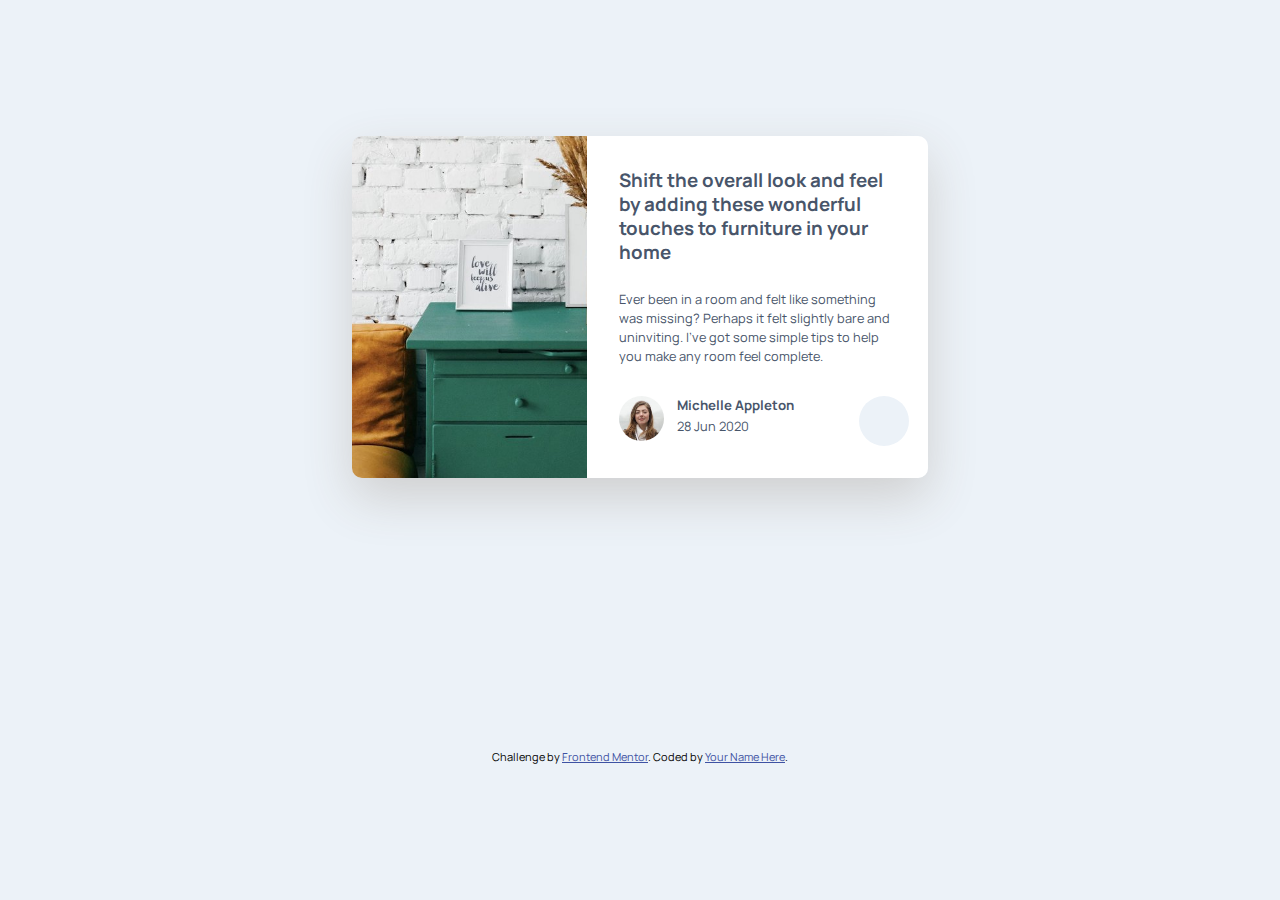
==== index.html @ 8b748985 "Initial commit" ====
<!DOCTYPE html>
<html lang="en">
  <head>
    <meta charset="UTF-8" />
    <meta name="viewport" content="width=device-width, initial-scale=1.0" />
    <!-- displays site properly based on user's device -->

    <link
      rel="icon"
      type="image/png"
      sizes="32x32"
      href="./images/favicon-32x32.png"
    />

    <title>Frontend Mentor | Article preview component</title>
    <link
      rel="stylesheet"
      href="https://cdnjs.cloudflare.com/ajax/libs/font-awesome/5.15.1/css/all.min.css"
      integrity="sha512-+4zCK9k+qNFUR5X+cKL9EIR+ZOhtIloNl9GIKS57V1MyNsYpYcUrUeQc9vNfzsWfV28IaLL3i96P9sdNyeRssA=="
      crossorigin="anonymous"
    />
    <link rel="stylesheet" href="style.css" />

    <!-- Feel free to remove these styles or customise in your own stylesheet 👍 -->
    <style>
      .attribution {
        font-size: 11px;
        text-align: center;
      }
      .attribution a {
        color: hsl(228, 45%, 44%);
      }
    </style>
  </head>
  <body>
    <main>
      <section class="article-preview">
        <div class="img-container">
          <img src="./images/drawers.jpg" alt="drawers" />
        </div>
        <div class="description">
          <h3>
            Shift the overall look and feel by adding these wonderful touches to
            furniture in your home
          </h3>
          <p>
            Ever been in a room and felt like something was missing? Perhaps it
            felt slightly bare and uninviting. I’ve got some simple tips to help
            you make any room feel complete.
          </p>
          <div class="article-author">
            <div class="avatar">
              <img src="./images/avatar-michelle.jpg" alt="" />
            </div>
            <div class="name">
              <h5>Michelle Appleton</h5>
              <span>28 Jun 2020</span>
            </div>
            <div class="share-links"><i class="fas fa-share"></i></div>
          </div>
        </div>
      </section>
      <div class="attribution">
        Challenge by
        <a href="https://www.frontendmentor.io?ref=challenge" target="_blank"
          >Frontend Mentor</a
        >. Coded by <a href="#">Your Name Here</a>.
      </div>
    </main>
  </body>
</html>
---- style.css ----
@import url('https://fonts.googleapis.com/css2?family=Manrope:wght@400;700&display=swap');

/* override browser default */
html,
body {
  margin: 0;
  padding: 0;
}

/* use viewport-relative units to cover page fully */
body {
  height: 100vh;
  width: 100vw;
}

/* include border and padding in element width and height */
* {
  box-sizing: border-box;
}

/* full-sized  container that fills up the page */
main {
  height: 100%;
  width: 100%;
  font-family: 'Manrope', sans-serif;
  margin: 0 auto;
  background-color: hsl(210, 46%, 95%);
  display: grid;
  place-items: center;
}

.article-preview {
  box-shadow: 0px 20px 50px 0px hsl(0, 0%, 81%);
  border-radius: 10px;
  /* border: 1px solid red; */
  max-width: 45vw;
  max-height: 38vh;
  display: flex;
  overflow: auto;
}
.img-container {
  max-width: 235px;  
}
.img-container img {
  object-fit: cover;  
  height: 100%;
}
.description {  
  color: hsl(217, 19%, 35%);
  padding: 2rem;
  background: white;
  display: flex;
  flex-direction: column;
  justify-content: space-between;
}
.description h3 {
  margin: 0;
  line-height: 1.5rem;  
}
.description img {
  height: 45px;
  border-radius: 50%;
}
.description p {  
  font-size: 0.8rem;
  line-height: 1.2rem;
  margin-bottom: 1rem;
}
.article-author {
  display: grid;
  grid-template-columns: 15% 60% 25%;
  gap: 1rem;
}
.article-author .name h5 {
  margin:0;
}
.name h5 {
  font-weight: 700;
}
.name span {
  font-size: 0.8rem;
}
.share-links {
  cursor: pointer;
  color: hsl(212, 23%, 69%);
  display: grid;
  place-items: center;
  background-color:hsl(210, 46%, 95%);
  border-radius: 50%;
  width: 50px;
}
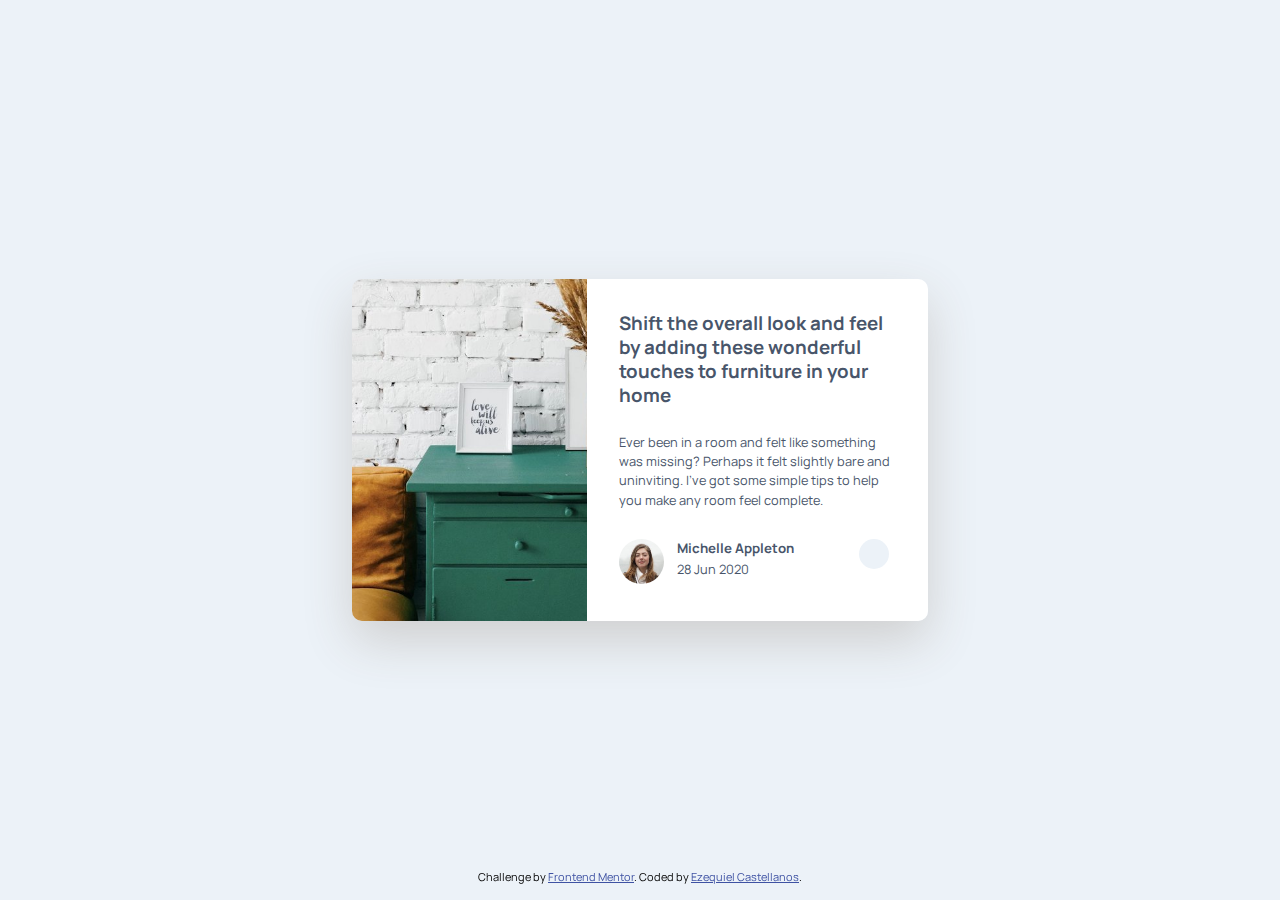
==== commit 23d8dc05: "Desktop layout complete with Share div overlay" ====
--- a/index.html
+++ b/index.html
@@ -34,37 +34,54 @@
   </head>
   <body>
     <main>
-      <section class="article-preview">
-        <div class="img-container">
-          <img src="./images/drawers.jpg" alt="drawers" />
-        </div>
-        <div class="description">
-          <h3>
-            Shift the overall look and feel by adding these wonderful touches to
-            furniture in your home
-          </h3>
-          <p>
-            Ever been in a room and felt like something was missing? Perhaps it
-            felt slightly bare and uninviting. I’ve got some simple tips to help
-            you make any room feel complete.
-          </p>
-          <div class="article-author">
-            <div class="avatar">
-              <img src="./images/avatar-michelle.jpg" alt="" />
+      <div class="container">
+        <section class="article-preview">
+          <div class="img-container">
+            <img src="./images/drawers.jpg" alt="drawers" />
+          </div>
+          <div class="description">
+            <h3>
+              Shift the overall look and feel by adding these wonderful touches
+              to furniture in your home
+            </h3>
+            <p>
+              Ever been in a room and felt like something was missing? Perhaps
+              it felt slightly bare and uninviting. I’ve got some simple tips to
+              help you make any room feel complete.
+            </p>
+            <div class="article-author">
+              <div class="avatar">
+                <img src="./images/avatar-michelle.jpg" alt="" />
+              </div>
+              <div class="name">
+                <h5>Michelle Appleton</h5>
+                <span>28 Jun 2020</span>
+              </div>
+              <div class="share-links">
+                <i class="fas fa-share"></i>
+                <div class="share-content hide">
+                  <div class="inner">
+                    <span>SHARE</span>
+                    <div>
+                      <i class="fab fa-facebook-square"></i>
+                      <i class="fab fa-twitter"></i>
+                      <i class="fab fa-pinterest"></i>
+                      <div class="arrow-down"></div>
+                    </div>
+                  </div>
+                </div>
+              </div>
             </div>
-            <div class="name">
-              <h5>Michelle Appleton</h5>
-              <span>28 Jun 2020</span>
-            </div>
-            <div class="share-links"><i class="fas fa-share"></i></div>
           </div>
-        </div>
-      </section>
+        </section>
+      </div>
+
       <div class="attribution">
         Challenge by
         <a href="https://www.frontendmentor.io?ref=challenge" target="_blank"
           >Frontend Mentor</a
-        >. Coded by <a href="#">Your Name Here</a>.
+        >. Coded by
+        <a href="https://github.com/ezequielcaste">Ezequiel Castellanos</a>.
       </div>
     </main>
   </body>
--- a/style.css
+++ b/style.css
@@ -1,4 +1,4 @@
-@import url('https://fonts.googleapis.com/css2?family=Manrope:wght@400;700&display=swap');
+@import url('https://fonts.googleapis.com/css2?family=Manrope:wght@100;400;700&display=swap');
 
 /* override browser default */
 html,
@@ -27,8 +27,11 @@
   background-color: hsl(210, 46%, 95%);
   display: grid;
   place-items: center;
+  
 }
-
+.container {
+  /* overflow: auto; */
+}
 .article-preview {
   box-shadow: 0px 20px 50px 0px hsl(0, 0%, 81%);
   border-radius: 10px;
@@ -36,7 +39,7 @@
   max-width: 45vw;
   max-height: 38vh;
   display: flex;
-  overflow: auto;
+  /* overflow: auto; */
 }
 .img-container {
   max-width: 235px;  
@@ -44,8 +47,12 @@
 .img-container img {
   object-fit: cover;  
   height: 100%;
+  border-bottom-left-radius: 10px;
+  border-top-left-radius: 10px;
 }
 .description {  
+  border-top-right-radius: 10px;
+  border-bottom-right-radius: 10px;
   color: hsl(217, 19%, 35%);
   padding: 2rem;
   background: white;
@@ -81,11 +88,79 @@
   font-size: 0.8rem;
 }
 .share-links {
+  position: relative;
   cursor: pointer;
   color: hsl(212, 23%, 69%);
   display: grid;
   place-items: center;
   background-color:hsl(210, 46%, 95%);
   border-radius: 50%;
-  width: 50px;
+  width: 30px;
+  height: 30px;
+}
+.attribution {
+  padding: 1rem;
+  bottom: 0;
+    left: 50%;
+    position: fixed;
+    transform: translateX(-50%);
+}
+.share-content {  
+  border-radius: 10px;
+  width: 250px;
+  background-color: hsl(217, 19%, 35%);
+  position: absolute;
+  top: -70px;
+  display: inline;
+  padding: 1rem;
+  color: white;  
+  animation: show 0.5s ease;
+}
+@keyframes show {
+  0% {
+    opacity: 0;
+  }  
+  100% {
+    opacity: 1;
+  }
+}
+.inner {
+  display: flex;
+  align-items: center;
+  justify-content: center;
+}
+.share-content span {
+  font-weight: 100;
+  font-size: 0.7rem;
+  letter-spacing: 3px;
+  color: hsl(212, 23%, 69%);
+}
+.share-content i {
+  margin-left: 10px;
+}
+.arrow-down {
+  position: absolute;
+  bottom: 0;  
+  left: 50%;
+  transform: translate(-50%, 9px);
+  width: 0;
+  height: 0;
+  border-left: 15px solid transparent;
+  border-right: 15px solid transparent;
+  border-top: 10px solid hsl(217, 19%, 35%);
+}
+#triangle-down {
+  width: 0;
+  height: 0;
+  border-left: 5px solid transparent;
+  border-right: 5px solid transparent;
+  border-top: 10px solid red;
+}
+.hide {
+  opacity: 0;
+  display: none;
+}
+.fa-share:hover + .hide {  
+  display: block;
+  opacity: 1;
 }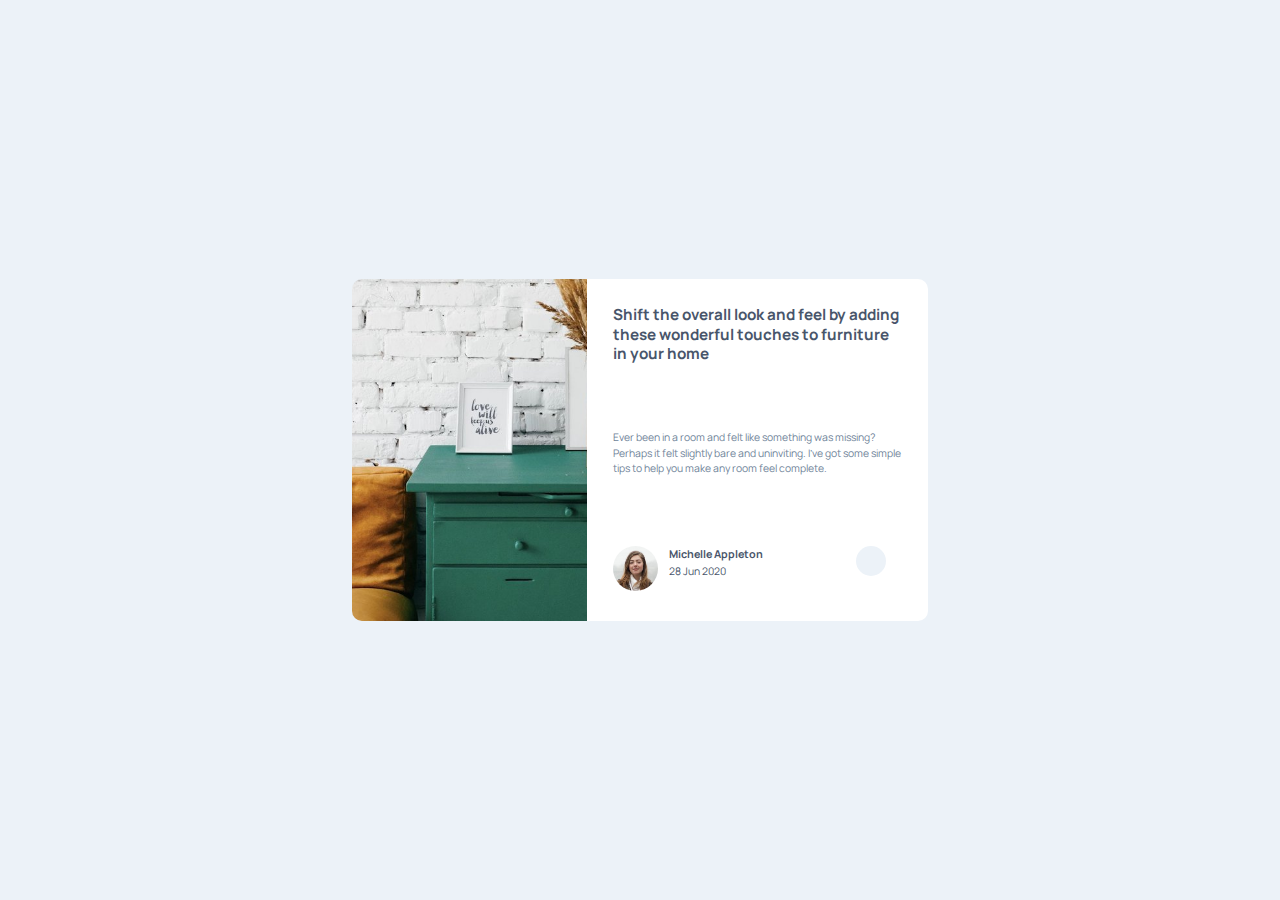
==== commit 93e1f6f4: "Working on mobile design" ====
--- a/index.html
+++ b/index.html
@@ -76,13 +76,14 @@
         </section>
       </div>
 
-      <div class="attribution">
+      <!-- <div class="attribution">
         Challenge by
         <a href="https://www.frontendmentor.io?ref=challenge" target="_blank"
           >Frontend Mentor</a
         >. Coded by
         <a href="https://github.com/ezequielcaste">Ezequiel Castellanos</a>.
-      </div>
+      </div> -->
     </main>
+    <script src="main.js"></script>
   </body>
 </html>
--- a/style.css
+++ b/style.css
@@ -3,6 +3,7 @@
 /* override browser default */
 html,
 body {
+  font-size: 13px;
   margin: 0;
   padding: 0;
 }
@@ -33,7 +34,7 @@
   /* overflow: auto; */
 }
 .article-preview {
-  box-shadow: 0px 20px 50px 0px hsl(0, 0%, 81%);
+  /* box-shadow: 4px 4px 20px 0px hsl(212, 23%, 69%); */
   border-radius: 10px;
   /* border: 1px solid red; */
   max-width: 45vw;
@@ -69,6 +70,7 @@
   border-radius: 50%;
 }
 .description p {  
+  color: hsl(214, 17%, 51%);
   font-size: 0.8rem;
   line-height: 1.2rem;
   margin-bottom: 1rem;
@@ -113,17 +115,8 @@
   top: -70px;
   display: inline;
   padding: 1rem;
-  color: white;  
-  animation: show 0.5s ease;
-}
-@keyframes show {
-  0% {
-    opacity: 0;
-  }  
-  100% {
-    opacity: 1;
-  }
-}
+}
+
 .inner {
   display: flex;
   align-items: center;
@@ -160,7 +153,63 @@
   opacity: 0;
   display: none;
 }
-.fa-share:hover + .hide {  
-  display: block;
-  opacity: 1;
+
+.share-links:hover {
+  color: hsl(210, 46%, 95%);
+  background-color:hsl(214, 17%, 51%);
+}
+
+@media all and (max-width: 380px){
+  html {
+    min-height: 100vh;
+  }
+  body,main {
+    min-height: 100%;
+  }
+  .article-preview {
+    flex-direction: column;
+    max-width: 80vw;
+    max-height: 95vh;
+    overflow: auto;
+  }
+  .img-container {
+    height: 170px;
+    max-width: 100%;   
+  }
+  .img-container img {
+    width: 100%;
+    border-top-left-radius: 10px;
+    border-bottom-left-radius: 0;
+    border-top-right-radius: 10px;
+  }
+  .description {  
+    height: 250px;
+    padding: 1.5rem;
+    justify-content: space-between;
+  }
+  .description h3 {
+    margin: 0.5rem;  
+  }
+  .description p {
+    margin-left: 0.5rem;
+    margin-right: 1rem;
+    line-height: 1.4rem;
+  }
+  .article-author {
+    margin-top: 0.5rem;
+  }
+  .share-links {
+    position: absolute;
+  }
+  .share-content {
+    height: 60px;
+    width: 300px;
+    top: 0px;
+    left: -20px;
+    border-top-left-radius: 0;
+    border-top-right-radius: 0;
+  }
+  .arrow-down {
+    display: none;
+  }
 }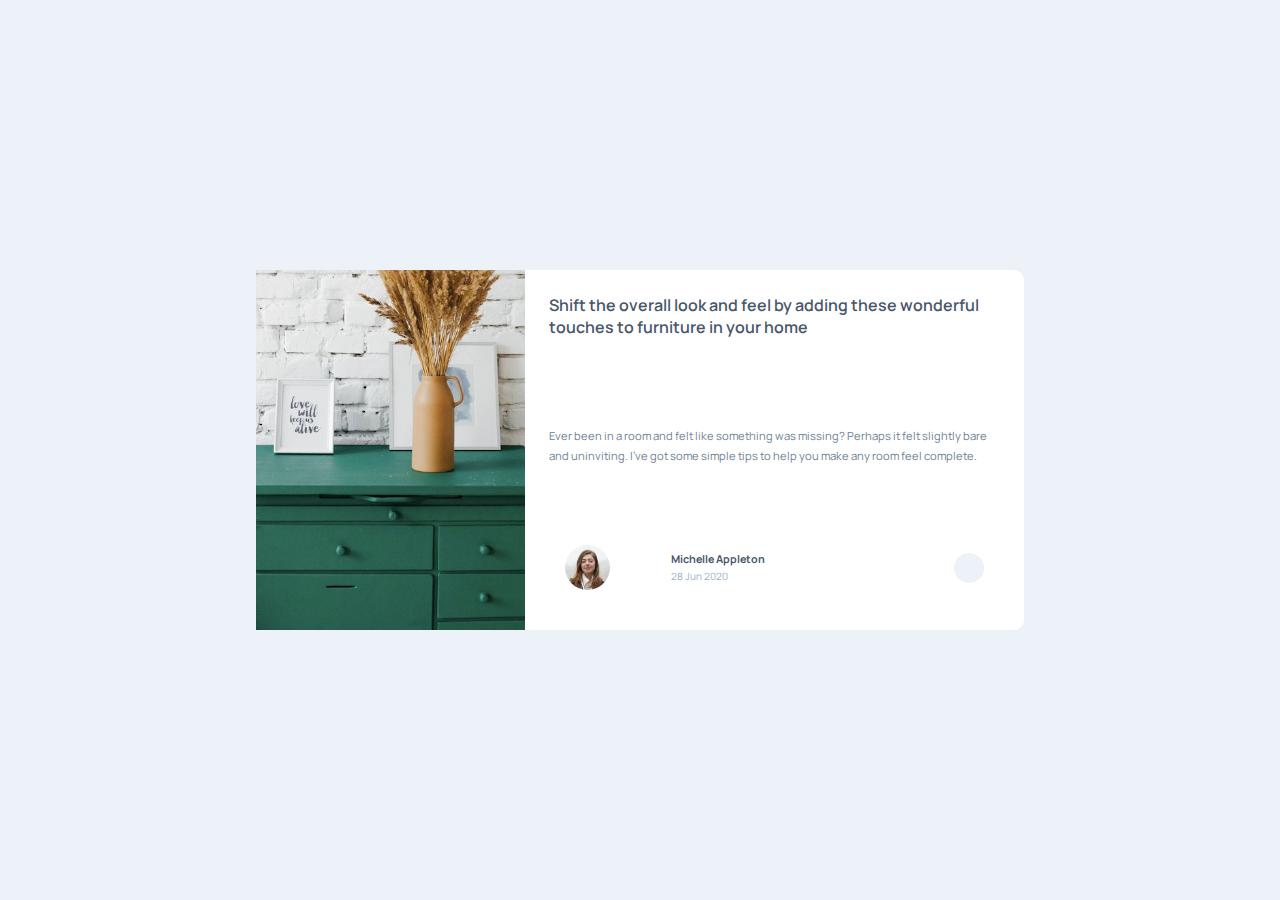
==== commit 0711f6cf: "Mobile and Desktop design" ====
--- a/index.html
+++ b/index.html
@@ -3,16 +3,6 @@
   <head>
     <meta charset="UTF-8" />
     <meta name="viewport" content="width=device-width, initial-scale=1.0" />
-    <!-- displays site properly based on user's device -->
-
-    <link
-      rel="icon"
-      type="image/png"
-      sizes="32x32"
-      href="./images/favicon-32x32.png"
-    />
-
-    <title>Frontend Mentor | Article preview component</title>
     <link
       rel="stylesheet"
       href="https://cdnjs.cloudflare.com/ajax/libs/font-awesome/5.15.1/css/all.min.css"
@@ -20,70 +10,69 @@
       crossorigin="anonymous"
     />
     <link rel="stylesheet" href="style.css" />
-
-    <!-- Feel free to remove these styles or customise in your own stylesheet 👍 -->
-    <style>
-      .attribution {
-        font-size: 11px;
-        text-align: center;
-      }
-      .attribution a {
-        color: hsl(228, 45%, 44%);
-      }
-    </style>
+    <title>Document</title>
   </head>
   <body>
-    <main>
-      <div class="container">
-        <section class="article-preview">
-          <div class="img-container">
-            <img src="./images/drawers.jpg" alt="drawers" />
-          </div>
-          <div class="description">
-            <h3>
-              Shift the overall look and feel by adding these wonderful touches
-              to furniture in your home
-            </h3>
-            <p>
-              Ever been in a room and felt like something was missing? Perhaps
-              it felt slightly bare and uninviting. I’ve got some simple tips to
-              help you make any room feel complete.
-            </p>
-            <div class="article-author">
-              <div class="avatar">
-                <img src="./images/avatar-michelle.jpg" alt="" />
-              </div>
-              <div class="name">
-                <h5>Michelle Appleton</h5>
-                <span>28 Jun 2020</span>
-              </div>
-              <div class="share-links">
-                <i class="fas fa-share"></i>
-                <div class="share-content hide">
-                  <div class="inner">
-                    <span>SHARE</span>
-                    <div>
-                      <i class="fab fa-facebook-square"></i>
-                      <i class="fab fa-twitter"></i>
-                      <i class="fab fa-pinterest"></i>
-                      <div class="arrow-down"></div>
-                    </div>
-                  </div>
-                </div>
-              </div>
+    <div class="article">
+      <img src="./images/drawers.jpg" alt="drawers" />
+      <div class="card">
+        <p class="title">
+          Shift the overall look and feel by adding these wonderful touches to
+          furniture in your home
+        </p>
+        <p class="subtitle">
+          Ever been in a room and felt like something was missing? Perhaps it
+          felt slightly bare and uninviting. I’ve got some simple tips to help
+          you make any room feel complete.
+        </p>
+        <div class="footer">
+          <div class="author">
+            <img
+              id="avatar-desktop"
+              src="./images/avatar-michelle.jpg"
+              alt=""
+            />
+            <div class="name-desktop">
+              <h5>Michelle Appleton</h5>
+              <span>28 Jun 2020</span>
+            </div>
+            <div class="share-btn">
+              <i class="fas fa-share"></i>
             </div>
           </div>
-        </section>
+          <div class="share-content-desktop hide">
+            <span>SHARE</span>
+            <div>
+              <i class="fab fa-facebook-square"></i>
+              <i class="fab fa-twitter"></i>
+              <i class="fab fa-pinterest"></i>
+              <div class="arrow-down"></div>
+            </div>
+          </div>
+        </div>
       </div>
-
-      <!-- <div class="attribution">
-        Challenge by
-        <a href="https://www.frontendmentor.io?ref=challenge" target="_blank"
-          >Frontend Mentor</a
-        >. Coded by
-        <a href="https://github.com/ezequielcaste">Ezequiel Castellanos</a>.
-      </div> -->
-    </main>
+      <footer>
+        <div class="author">
+          <img id="avatar-mobile" src="./images/avatar-michelle.jpg" alt="" />
+          <div class="name-mobile">
+            <h5>Michelle Appleton</h5>
+            <span>28 Jun 2020</span>
+          </div>
+          <div class="share-btn">
+            <i class="fas fa-share"></i>
+          </div>
+        </div>
+        <div class="share-content-mobile hide">
+          <span>SHARE</span>
+          <div>
+            <i class="fab fa-facebook-square"></i>
+            <i class="fab fa-twitter"></i>
+            <i class="fab fa-pinterest"></i>
+            <div class="arrow-down"></div>
+          </div>
+        </div>
+      </footer>
+    </div>
     <script src="main.js"></script>
   </body>
 </html>
--- a/style.css
+++ b/style.css
@@ -1,215 +1,183 @@
-@import url('https://fonts.googleapis.com/css2?family=Manrope:wght@100;400;700&display=swap');
-
-/* override browser default */
-html,
+@import url("https://fonts.googleapis.com/css2?family=Manrope:wght@500;700&display=swap");
+:root {
+  --Dark-Grayish-Blue: hsl(217, 19%, 35%);
+  --Dark-Grayish-Blue-shadow: hsl(217, 19%, 35%, 0.19);
+  --Dark-Blue: hsl(214, 17%, 51%);
+  --dark-Grayish-Blue: hsl(212, 23%, 69%);
+  --Light-Grayish-Blue: hsl(210, 46%, 95%);
+}
+*,
+*::before,
+*::after {
+  padding: 0;
+  margin: 0;
+  box-sizing: border-box;
+}
 body {
+  height: 100vh;
   font-size: 13px;
-  margin: 0;
-  padding: 0;
+  font-family: "Manrope", sans-serif;
+  background-color: var(--Light-Grayish-Blue);
+  display: grid;
+  place-items: center;
 }
 
-/* use viewport-relative units to cover page fully */
-body {
-  height: 100vh;
-  width: 100vw;
+.hide {
+  opacity: 0;
 }
 
-/* include border and padding in element width and height */
-* {
-  box-sizing: border-box;
+@media all and (min-width: 370px) {
+  .article {
+    background-color: white;
+    border-radius: 10px;
+    width: 80%;
+    height: 80%;
+    overflow: auto;
+    max-height: 60vh;
+  }
+  .article img {
+    object-fit: cover;
+    width: 100%;
+    height: 35%;
+  }
+  .card {
+    padding: 1.5rem;
+    display: flex;
+    flex-direction: column;
+    justify-content: space-between;
+    /* height: 64%; */
+  }
+  .title {
+    font-weight: 600;
+    color: var(--Dark-Grayish-Blue);
+    font-size: 1rem;
+    margin-bottom: 1rem;
+  }
+  .subtitle {
+    color: var(--Dark-Blue);
+    font-size: 0.7rem;
+    line-height: 1.2rem;
+  }
+  .author {
+    padding: 1rem;
+    display: flex;
+    align-items: center;
+    justify-content: space-between;
+    margin-top: -2rem;
+  }
+  .author img {
+    width: 45px;
+    height: 45px;
+    border-radius: 50%;
+  }
+  .footer {
+    display: none;
+  }
+  footer {
+    position: relative;
+    margin-top: 1.5rem;
+  }
+  footer .name-mobile {
+    margin-left: -4rem;
+  }
+  footer .share-btn, .footer .share-btn {
+    z-index: 2;
+    cursor: pointer;
+    color: var(--Dark-Blue);
+    display: grid;
+    place-items: center;
+    background-color:hsl(210, 46%, 95%);
+    border-radius: 50%;
+    width: 30px;
+    height: 30px;
+  }
+  footer h5, .footer h5 {
+    color: var(--Dark-Grayish-Blue);
+  }
+  footer span, .footer span {
+    color: var(--dark-Grayish-Blue);
+    font-size: 10px;
+  }
+  footer .share-content-mobile {
+    font-size: 1.2rem;
+    position: absolute;
+    top: 15px;
+    width: 250px;
+    height: 80%;
+    background-color: hsl(217, 19%, 35%);
+    padding: 0.5rem;
+    width: 100%;
+    color: white;
+    display: flex;
+    align-items: center;
+    justify-content: center;
+    gap: 1rem;
+  }
+  footer .share-content-mobile i {
+    margin-left: 10px;
+  }
 }
 
-/* full-sized  container that fills up the page */
-main {
-  height: 100%;
-  width: 100%;
-  font-family: 'Manrope', sans-serif;
-  margin: 0 auto;
-  background-color: hsl(210, 46%, 95%);
-  display: grid;
-  place-items: center;
+@media all and (min-width: 1020px) {
+  .article {
+    position: relative;
+    overflow: unset;
+    display: flex;
+    max-width: 60vw;
+    max-height: 40vh;
+  }
+  .article img {
+    width: 35%;
+    height: auto;
+  }
+  footer {
+    display: none;
+  }
+  .footer {
+    position: relative;
+    display: inline;
+    margin-top: 1.5rem;
+  }
+  .footer img {
+    width: 45px;
+    height: 45px;
+    border-radius: 50%;
+  }
+  .footer .name-desktop {
+    margin-left: -8rem;
+  }
   
-}
-.container {
-  /* overflow: auto; */
-}
-.article-preview {
-  /* box-shadow: 4px 4px 20px 0px hsl(212, 23%, 69%); */
-  border-radius: 10px;
-  /* border: 1px solid red; */
-  max-width: 45vw;
-  max-height: 38vh;
-  display: flex;
-  /* overflow: auto; */
-}
-.img-container {
-  max-width: 235px;  
-}
-.img-container img {
-  object-fit: cover;  
-  height: 100%;
-  border-bottom-left-radius: 10px;
-  border-top-left-radius: 10px;
-}
-.description {  
-  border-top-right-radius: 10px;
-  border-bottom-right-radius: 10px;
-  color: hsl(217, 19%, 35%);
-  padding: 2rem;
-  background: white;
-  display: flex;
-  flex-direction: column;
-  justify-content: space-between;
-}
-.description h3 {
-  margin: 0;
-  line-height: 1.5rem;  
-}
-.description img {
-  height: 45px;
-  border-radius: 50%;
-}
-.description p {  
-  color: hsl(214, 17%, 51%);
-  font-size: 0.8rem;
-  line-height: 1.2rem;
-  margin-bottom: 1rem;
-}
-.article-author {
-  display: grid;
-  grid-template-columns: 15% 60% 25%;
-  gap: 1rem;
-}
-.article-author .name h5 {
-  margin:0;
-}
-.name h5 {
-  font-weight: 700;
-}
-.name span {
-  font-size: 0.8rem;
-}
-.share-links {
-  position: relative;
-  cursor: pointer;
-  color: hsl(212, 23%, 69%);
-  display: grid;
-  place-items: center;
-  background-color:hsl(210, 46%, 95%);
-  border-radius: 50%;
-  width: 30px;
-  height: 30px;
-}
-.attribution {
-  padding: 1rem;
-  bottom: 0;
-    left: 50%;
-    position: fixed;
-    transform: translateX(-50%);
-}
-.share-content {  
-  border-radius: 10px;
-  width: 250px;
-  background-color: hsl(217, 19%, 35%);
-  position: absolute;
-  top: -70px;
-  display: inline;
-  padding: 1rem;
-}
-
-.inner {
-  display: flex;
-  align-items: center;
-  justify-content: center;
-}
-.share-content span {
-  font-weight: 100;
-  font-size: 0.7rem;
-  letter-spacing: 3px;
-  color: hsl(212, 23%, 69%);
-}
-.share-content i {
-  margin-left: 10px;
-}
-.arrow-down {
-  position: absolute;
-  bottom: 0;  
-  left: 50%;
-  transform: translate(-50%, 9px);
-  width: 0;
-  height: 0;
-  border-left: 15px solid transparent;
-  border-right: 15px solid transparent;
-  border-top: 10px solid hsl(217, 19%, 35%);
-}
-#triangle-down {
-  width: 0;
-  height: 0;
-  border-left: 5px solid transparent;
-  border-right: 5px solid transparent;
-  border-top: 10px solid red;
-}
-.hide {
-  opacity: 0;
-  display: none;
-}
-
-.share-links:hover {
-  color: hsl(210, 46%, 95%);
-  background-color:hsl(214, 17%, 51%);
-}
-
-@media all and (max-width: 380px){
-  html {
-    min-height: 100vh;
+  .share-content-desktop {
+    display: flex;
+    justify-content: space-evenly;
+    align-items: center;
+    font-size: 1.2rem;
+    color: white;
+    border-radius: 10px;
+    width: 250px;
+    background-color: hsl(217, 19%, 35%);
+    position: absolute;
+    top: -85px;
+    right: -95px;
+    padding: 1rem;
   }
-  body,main {
-    min-height: 100%;
+  .share-content-desktop i {
+    margin-left: 10px;
   }
-  .article-preview {
-    flex-direction: column;
-    max-width: 80vw;
-    max-height: 95vh;
-    overflow: auto;
-  }
-  .img-container {
-    height: 170px;
-    max-width: 100%;   
-  }
-  .img-container img {
-    width: 100%;
-    border-top-left-radius: 10px;
-    border-bottom-left-radius: 0;
-    border-top-right-radius: 10px;
-  }
-  .description {  
-    height: 250px;
-    padding: 1.5rem;
-    justify-content: space-between;
-  }
-  .description h3 {
-    margin: 0.5rem;  
-  }
-  .description p {
-    margin-left: 0.5rem;
-    margin-right: 1rem;
-    line-height: 1.4rem;
-  }
-  .article-author {
-    margin-top: 0.5rem;
-  }
-  .share-links {
-    position: absolute;
-  }
-  .share-content {
-    height: 60px;
-    width: 300px;
-    top: 0px;
-    left: -20px;
-    border-top-left-radius: 0;
-    border-top-right-radius: 0;
+  .share-content-desktop span {
+    font-size: 0.8rem;
+    font-weight: 400;
+    letter-spacing: 2px;
   }
   .arrow-down {
-    display: none;
+    position: absolute;
+    bottom: 0;  
+    left: 50%;
+    transform: translate(-50%, 9px);
+    width: 0;
+    height: 0;
+    border-left: 15px solid transparent;
+    border-right: 15px solid transparent;
+    border-top: 10px solid hsl(217, 19%, 35%);
   }
 }